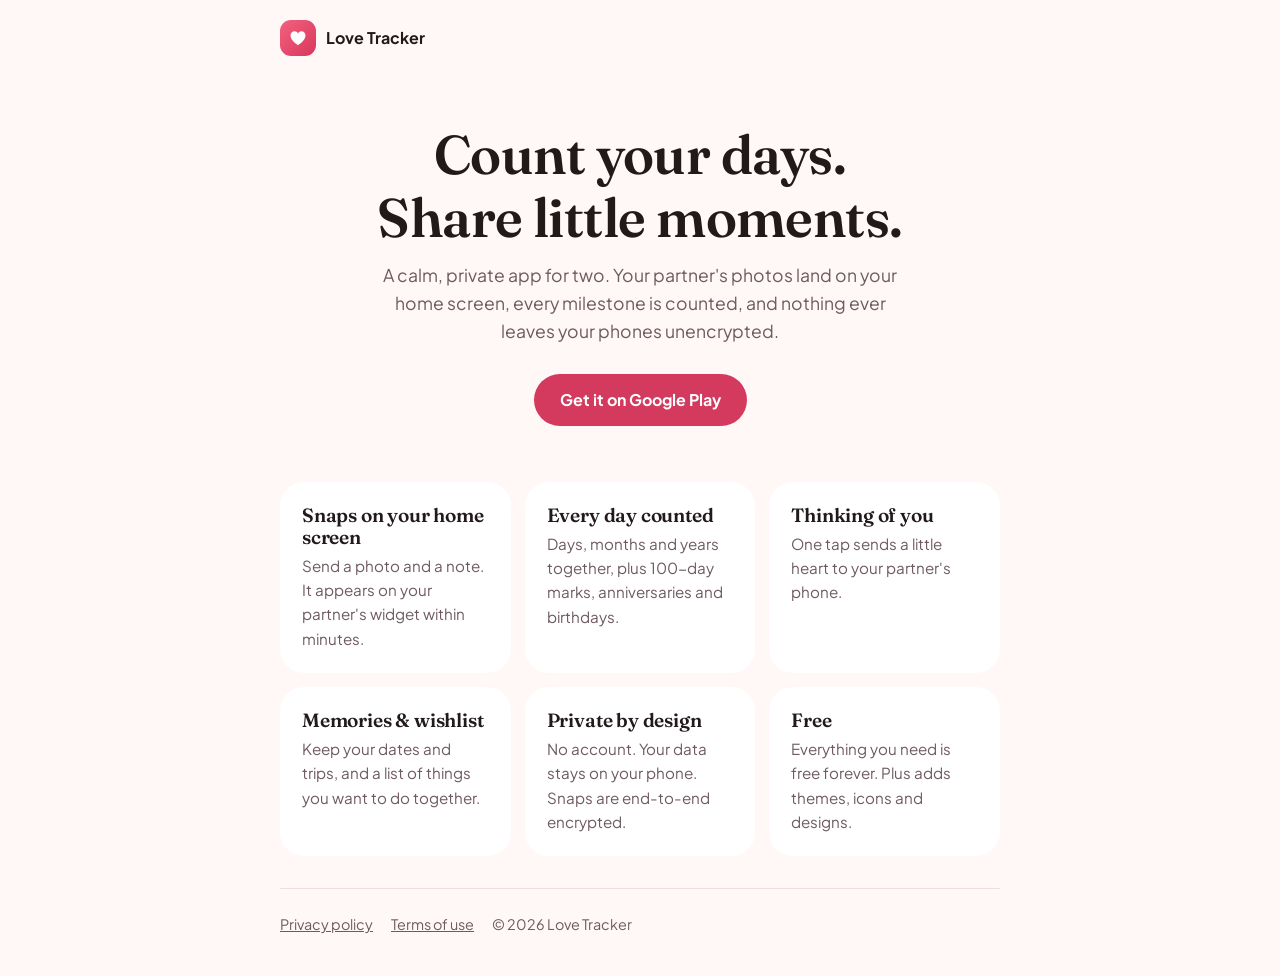
==== index.html @ 84176078 "Love Tracker website: landing, privacy policy, terms, partner invite page Co-Authored-By: Claude Opu" ====
<!doctype html>
<html lang="en">
<head>
  <meta charset="utf-8">
  <meta name="viewport" content="width=device-width, initial-scale=1">
  <title>Love Tracker — count your days, share your moments</title>
  <meta name="description" content="Love Tracker is a private couples app: count your days together, send each other photo snaps that appear on your home screen widget, and never miss an anniversary.">
  <meta property="og:title" content="Love Tracker">
  <meta property="og:description" content="Count your days. Share little moments. Just the two of you.">
  <link rel="preconnect" href="https://fonts.googleapis.com">
  <link rel="preconnect" href="https://fonts.gstatic.com" crossorigin>
  <link href="https://fonts.googleapis.com/css2?family=Fraunces:opsz,wght@9..144,600&family=Plus+Jakarta+Sans:wght@400;600;700&display=swap" rel="stylesheet">
  <link rel="stylesheet" href="style.css">
</head>
<body>
  <div class="wrap">
    <header class="top">
      <a href="./"><span class="logo"><svg viewBox="0 0 24 24" fill="#fff"><path d="M12 20.6S3 15.1 3 9c0-2.8 2.2-5 4.8-5 1.8 0 3.3 1 4.2 2.5C12.9 5 14.4 4 16.2 4 18.8 4 21 6.2 21 9c0 6.1-9 11.6-9 11.6z"/></svg></span>Love Tracker</a>
    </header>

    <section class="hero">
      <h1>Count your days.<br>Share little moments.</h1>
      <p>A calm, private app for two. Your partner's photos land on your home screen, every milestone is counted, and nothing ever leaves your phones unencrypted.</p>
      <a class="btn" href="https://play.google.com/store/apps/details?id=com.naeemsabir.lovetracker">Get it on Google Play</a>
    </section>

    <div class="grid">
      <div class="card"><h3>Snaps on your home screen</h3><p>Send a photo and a note. It appears on your partner's widget within minutes.</p></div>
      <div class="card"><h3>Every day counted</h3><p>Days, months and years together, plus 100-day marks, anniversaries and birthdays.</p></div>
      <div class="card"><h3>Thinking of you</h3><p>One tap sends a little heart to your partner's phone.</p></div>
      <div class="card"><h3>Memories & wishlist</h3><p>Keep your dates and trips, and a list of things you want to do together.</p></div>
      <div class="card"><h3>Private by design</h3><p>No account. Your data stays on your phone. Snaps are end-to-end encrypted.</p></div>
      <div class="card"><h3>Free</h3><p>Everything you need is free forever. Plus adds themes, icons and designs.</p></div>
    </div>

    <footer>
      <a href="privacy.html">Privacy policy</a>
      <a href="terms.html">Terms of use</a>
      <span>© 2026 Love Tracker</span>
    </footer>
  </div>
</body>
</html>
---- style.css ----
:root {
  --bg: #fff8f7;
  --surface: #ffffff;
  --soft: #fbe9ec;
  --text: #22191b;
  --muted: #6e5a5f;
  --accent: #d33a5e;
  --accent-ink: #ffffff;
  --line: #efdde1;
  --radius: 24px;
  color-scheme: light dark;
}
@media (prefers-color-scheme: dark) {
  :root {
    --bg: #151012;
    --surface: #1e1719;
    --soft: #2a1f22;
    --text: #f1e3e5;
    --muted: #c9b4b9;
    --accent: #ff8ea6;
    --accent-ink: #4a0b1c;
    --line: #3a2e31;
  }
}
* { box-sizing: border-box; }
html { -webkit-text-size-adjust: 100%; }
body {
  margin: 0;
  background: var(--bg);
  color: var(--text);
  font: 16px/1.6 "Plus Jakarta Sans", system-ui, -apple-system, "Segoe UI", Roboto, sans-serif;
}
h1, h2, h3 { font-family: "Fraunces", Georgia, serif; font-weight: 600; line-height: 1.15; letter-spacing: -0.01em; }
a { color: var(--accent); }
.wrap { max-width: 760px; margin: 0 auto; padding: 0 20px; }
header.top { display: flex; align-items: center; gap: 10px; padding: 20px 0; }
header.top a { color: var(--text); text-decoration: none; font-weight: 700; display: flex; align-items: center; gap: 10px; }
.logo { width: 36px; height: 36px; border-radius: 11px; background: linear-gradient(135deg, #f2627f, #d9365c); display: grid; place-items: center; }
.logo svg { width: 20px; height: 20px; }
.hero { text-align: center; padding: 48px 0 24px; }
.hero h1 { font-size: clamp(2.2rem, 7vw, 3.4rem); margin: 0 0 12px; }
.hero p { color: var(--muted); font-size: 1.1rem; margin: 0 auto 28px; max-width: 520px; }
.btn { display: inline-flex; align-items: center; justify-content: center; gap: 8px; min-height: 52px; padding: 0 26px; border-radius: 999px; background: var(--accent); color: var(--accent-ink); font-weight: 700; text-decoration: none; border: 0; font-size: 1rem; cursor: pointer; }
.btn.secondary { background: var(--soft); color: var(--text); }
.grid { display: grid; gap: 14px; grid-template-columns: repeat(auto-fit, minmax(210px, 1fr)); margin: 32px 0; }
.card { background: var(--surface); border-radius: var(--radius); padding: 22px; }
.card h3 { margin: 0 0 6px; font-size: 1.2rem; }
.card p { margin: 0; color: var(--muted); font-size: 0.95rem; }
.doc { padding: 8px 0 64px; }
.doc h1 { font-size: 2.2rem; margin: 16px 0 4px; }
.doc .updated { color: var(--muted); margin-bottom: 28px; }
.doc h2 { font-size: 1.35rem; margin-top: 34px; }
.doc li { margin: 6px 0; }
.note { background: var(--soft); border-radius: 18px; padding: 16px 18px; }
table { width: 100%; border-collapse: collapse; font-size: 0.95rem; }
th, td { text-align: left; padding: 10px 8px; border-bottom: 1px solid var(--line); vertical-align: top; }
footer { border-top: 1px solid var(--line); color: var(--muted); font-size: 0.9rem; padding: 24px 0 40px; }
footer a { color: var(--muted); margin-right: 16px; }
.center { text-align: center; }
.code { font-family: ui-monospace, Menlo, Consolas, monospace; font-size: 1.3rem; letter-spacing: 0.08em; background: var(--surface); border-radius: 16px; padding: 14px 18px; display: inline-block; margin: 12px 0; word-break: break-all; }
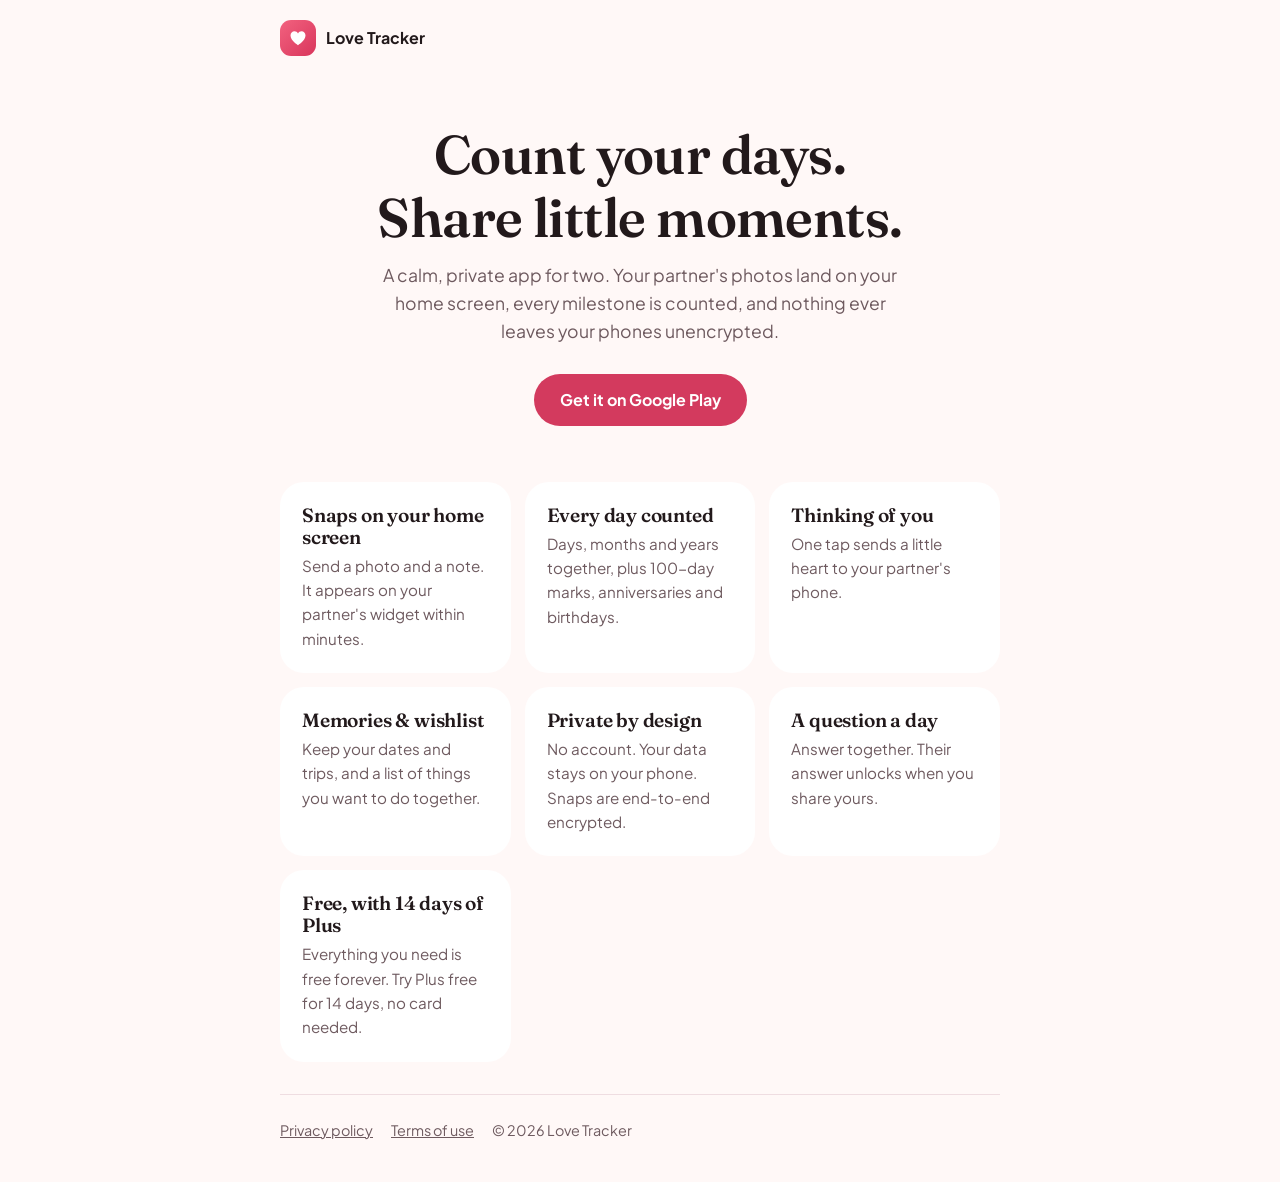
==== commit d4debbbb: "Daily question, 14-day free Plus, yearly and forever plans in policy and terms Co-Authored-By: Claud" ====
--- a/index.html
+++ b/index.html
@@ -30,7 +30,8 @@
       <div class="card"><h3>Thinking of you</h3><p>One tap sends a little heart to your partner's phone.</p></div>
       <div class="card"><h3>Memories & wishlist</h3><p>Keep your dates and trips, and a list of things you want to do together.</p></div>
       <div class="card"><h3>Private by design</h3><p>No account. Your data stays on your phone. Snaps are end-to-end encrypted.</p></div>
-      <div class="card"><h3>Free</h3><p>Everything you need is free forever. Plus adds themes, icons and designs.</p></div>
+      <div class="card"><h3>A question a day</h3><p>Answer together. Their answer unlocks when you share yours.</p></div>
+      <div class="card"><h3>Free, with 14 days of Plus</h3><p>Everything you need is free forever. Try Plus free for 14 days, no card needed.</p></div>
     </div>
 
     <footer>
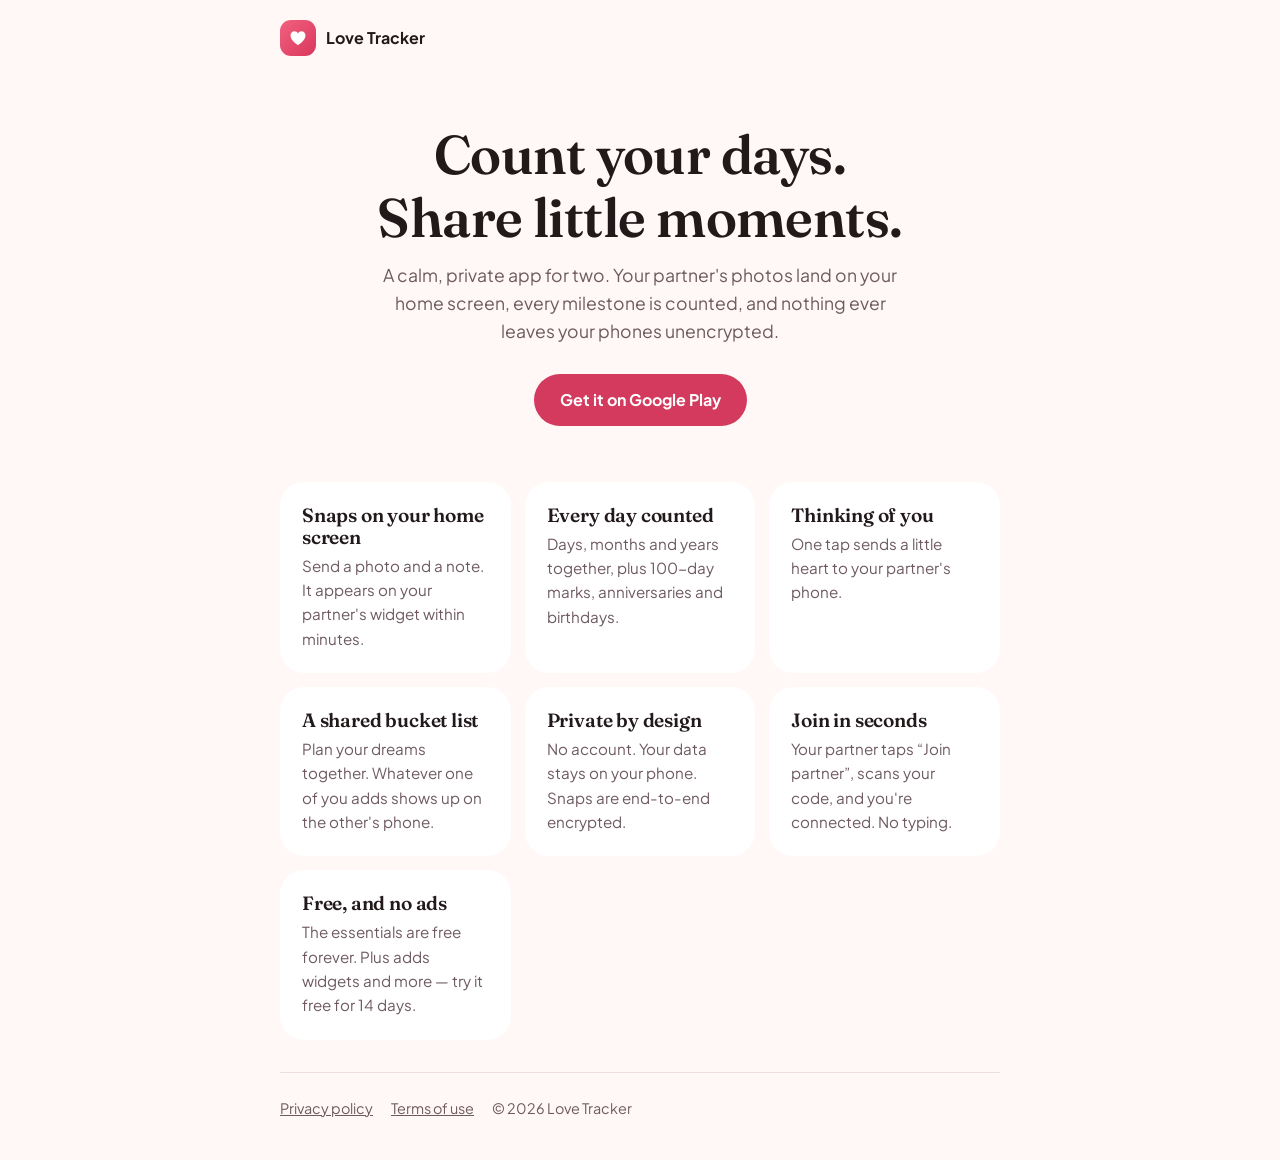
==== commit fd4c3995: "No ads, monthly Plus with 14-day trial, partner join and shared bucket list Co-Authored-By: Claude O" ====
--- a/index.html
+++ b/index.html
@@ -28,10 +28,10 @@
       <div class="card"><h3>Snaps on your home screen</h3><p>Send a photo and a note. It appears on your partner's widget within minutes.</p></div>
       <div class="card"><h3>Every day counted</h3><p>Days, months and years together, plus 100-day marks, anniversaries and birthdays.</p></div>
       <div class="card"><h3>Thinking of you</h3><p>One tap sends a little heart to your partner's phone.</p></div>
-      <div class="card"><h3>Memories & wishlist</h3><p>Keep your dates and trips, and a list of things you want to do together.</p></div>
+      <div class="card"><h3>A shared bucket list</h3><p>Plan your dreams together. Whatever one of you adds shows up on the other's phone.</p></div>
       <div class="card"><h3>Private by design</h3><p>No account. Your data stays on your phone. Snaps are end-to-end encrypted.</p></div>
-      <div class="card"><h3>A question a day</h3><p>Answer together. Their answer unlocks when you share yours.</p></div>
-      <div class="card"><h3>Free, with 14 days of Plus</h3><p>Everything you need is free forever. Try Plus free for 14 days, no card needed.</p></div>
+      <div class="card"><h3>Join in seconds</h3><p>Your partner taps “Join partner”, scans your code, and you're connected. No typing.</p></div>
+      <div class="card"><h3>Free, and no ads</h3><p>The essentials are free forever. Plus adds widgets and more — try it free for 14 days.</p></div>
     </div>
 
     <footer>
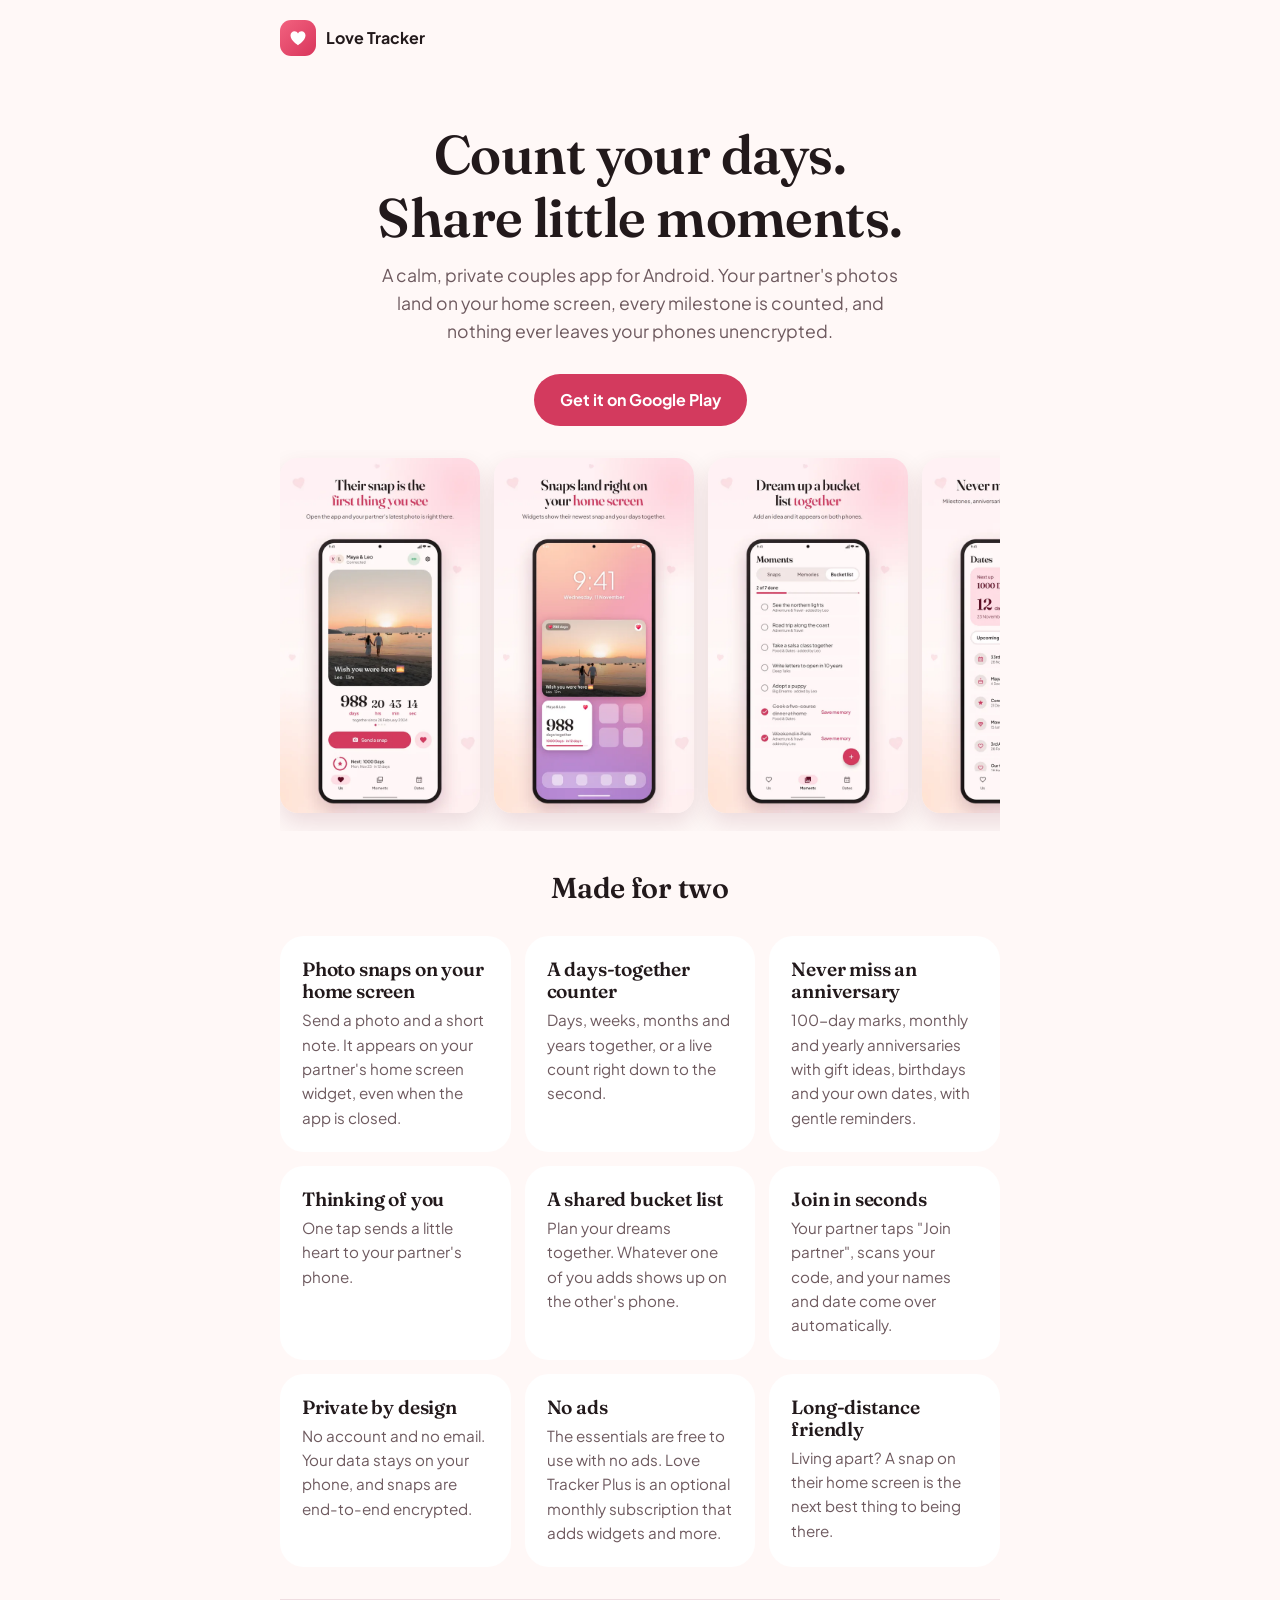
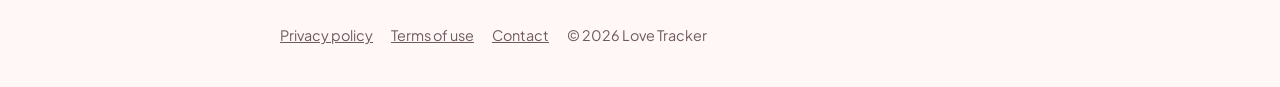
==== commit 641146b7: "SEO: search title and description, social preview, app structured data, icons, screenshots, sitemap " ====
--- a/index.html
+++ b/index.html
@@ -3,10 +3,48 @@
 <head>
   <meta charset="utf-8">
   <meta name="viewport" content="width=device-width, initial-scale=1">
-  <title>Love Tracker — count your days, share your moments</title>
-  <meta name="description" content="Love Tracker is a private couples app: count your days together, send each other photo snaps that appear on your home screen widget, and never miss an anniversary.">
-  <meta property="og:title" content="Love Tracker">
-  <meta property="og:description" content="Count your days. Share little moments. Just the two of you.">
+  <title>Love Tracker: Couple Widget &amp; Days Together Counter</title>
+  <meta name="description" content="A private couples app for Android. Send photo snaps to your partner's home screen widget, count your days together and never miss an anniversary. No account, no ads.">
+  <link rel="canonical" href="https://naeemsabir1.github.io/love-tracker-site/">
+  <meta name="robots" content="index, follow, max-image-preview:large">
+  <meta name="theme-color" content="#d33a5e">
+
+  <meta property="og:type" content="website">
+  <meta property="og:site_name" content="Love Tracker">
+  <meta property="og:title" content="Love Tracker: Couple Widget &amp; Days Together Counter">
+  <meta property="og:description" content="Send photo snaps to your partner's home screen, count your days together and never miss an anniversary. Private, no account, no ads.">
+  <meta property="og:url" content="https://naeemsabir1.github.io/love-tracker-site/">
+  <meta property="og:image" content="https://naeemsabir1.github.io/love-tracker-site/og-image.png">
+  <meta property="og:image:width" content="1024">
+  <meta property="og:image:height" content="500">
+  <meta property="og:image:alt" content="Love Tracker app icon with the words: Count your days. Share little moments.">
+  <meta name="twitter:card" content="summary_large_image">
+  <meta name="twitter:title" content="Love Tracker: Couple Widget &amp; Days Together Counter">
+  <meta name="twitter:description" content="Photo snaps on your partner's home screen, a days-together counter and anniversary reminders. Private, no ads.">
+  <meta name="twitter:image" content="https://naeemsabir1.github.io/love-tracker-site/og-image.png">
+
+  <link rel="icon" type="image/png" sizes="48x48" href="favicon.png">
+  <link rel="icon" type="image/png" sizes="192x192" href="icon-192.png">
+  <link rel="apple-touch-icon" href="apple-touch-icon.png">
+
+  <script type="application/ld+json">
+  {
+    "@context": "https://schema.org",
+    "@type": "MobileApplication",
+    "name": "Love Tracker: Couple Widget",
+    "alternateName": "Love Tracker",
+    "operatingSystem": "Android",
+    "applicationCategory": "LifestyleApplication",
+    "description": "A private couples app: send photo snaps to your partner's home screen widget, count your days together, plan a shared bucket list and never miss an anniversary.",
+    "url": "https://naeemsabir1.github.io/love-tracker-site/",
+    "installUrl": "https://play.google.com/store/apps/details?id=com.naeemsabir.lovetracker",
+    "image": "https://naeemsabir1.github.io/love-tracker-site/icon-192.png",
+    "screenshot": "https://naeemsabir1.github.io/love-tracker-site/img/01-home.webp",
+    "offers": { "@type": "Offer", "price": "0", "priceCurrency": "USD" },
+    "author": { "@type": "Organization", "name": "Love Tracker", "email": "nsabir.studios@gmail.com" }
+  }
+  </script>
+
   <link rel="preconnect" href="https://fonts.googleapis.com">
   <link rel="preconnect" href="https://fonts.gstatic.com" crossorigin>
   <link href="https://fonts.googleapis.com/css2?family=Fraunces:opsz,wght@9..144,600&family=Plus+Jakarta+Sans:wght@400;600;700&display=swap" rel="stylesheet">
@@ -15,28 +53,41 @@
 <body>
   <div class="wrap">
     <header class="top">
-      <a href="./"><span class="logo"><svg viewBox="0 0 24 24" fill="#fff"><path d="M12 20.6S3 15.1 3 9c0-2.8 2.2-5 4.8-5 1.8 0 3.3 1 4.2 2.5C12.9 5 14.4 4 16.2 4 18.8 4 21 6.2 21 9c0 6.1-9 11.6-9 11.6z"/></svg></span>Love Tracker</a>
+      <a href="./"><span class="logo"><svg viewBox="0 0 24 24" fill="#fff" aria-hidden="true"><path d="M12 20.6S3 15.1 3 9c0-2.8 2.2-5 4.8-5 1.8 0 3.3 1 4.2 2.5C12.9 5 14.4 4 16.2 4 18.8 4 21 6.2 21 9c0 6.1-9 11.6-9 11.6z"/></svg></span>Love Tracker</a>
     </header>
 
-    <section class="hero">
-      <h1>Count your days.<br>Share little moments.</h1>
-      <p>A calm, private app for two. Your partner's photos land on your home screen, every milestone is counted, and nothing ever leaves your phones unencrypted.</p>
-      <a class="btn" href="https://play.google.com/store/apps/details?id=com.naeemsabir.lovetracker">Get it on Google Play</a>
-    </section>
+    <main>
+      <section class="hero">
+        <h1>Count your days.<br>Share little moments.</h1>
+        <p>A calm, private couples app for Android. Your partner's photos land on your home screen, every milestone is counted, and nothing ever leaves your phones unencrypted.</p>
+        <a class="btn" href="https://play.google.com/store/apps/details?id=com.naeemsabir.lovetracker">Get it on Google Play</a>
+      </section>
 
-    <div class="grid">
-      <div class="card"><h3>Snaps on your home screen</h3><p>Send a photo and a note. It appears on your partner's widget within minutes.</p></div>
-      <div class="card"><h3>Every day counted</h3><p>Days, months and years together, plus 100-day marks, anniversaries and birthdays.</p></div>
-      <div class="card"><h3>Thinking of you</h3><p>One tap sends a little heart to your partner's phone.</p></div>
-      <div class="card"><h3>A shared bucket list</h3><p>Plan your dreams together. Whatever one of you adds shows up on the other's phone.</p></div>
-      <div class="card"><h3>Private by design</h3><p>No account. Your data stays on your phone. Snaps are end-to-end encrypted.</p></div>
-      <div class="card"><h3>Join in seconds</h3><p>Your partner taps “Join partner”, scans your code, and you're connected. No typing.</p></div>
-      <div class="card"><h3>Free, and no ads</h3><p>The essentials are free forever. Plus adds widgets and more — try it free for 14 days.</p></div>
-    </div>
+      <section class="shots" aria-label="App screenshots">
+        <img src="img/01-home.webp" width="540" height="960" alt="Home screen with the partner's latest photo snap and a live days-together counter">
+        <img src="img/02-widgets.webp" width="540" height="960" alt="Android home screen with the Love Tracker photo widget and days-together widget" loading="lazy">
+        <img src="img/04-bucket-list.webp" width="540" height="960" alt="Shared couples bucket list" loading="lazy">
+        <img src="img/05-dates.webp" width="540" height="960" alt="Upcoming anniversaries, birthdays and milestones" loading="lazy">
+      </section>
+
+      <h2 class="center">Made for two</h2>
+      <div class="grid">
+        <div class="card"><h3>Photo snaps on your home screen</h3><p>Send a photo and a short note. It appears on your partner's home screen widget, even when the app is closed.</p></div>
+        <div class="card"><h3>A days-together counter</h3><p>Days, weeks, months and years together, or a live count right down to the second.</p></div>
+        <div class="card"><h3>Never miss an anniversary</h3><p>100-day marks, monthly and yearly anniversaries with gift ideas, birthdays and your own dates, with gentle reminders.</p></div>
+        <div class="card"><h3>Thinking of you</h3><p>One tap sends a little heart to your partner's phone.</p></div>
+        <div class="card"><h3>A shared bucket list</h3><p>Plan your dreams together. Whatever one of you adds shows up on the other's phone.</p></div>
+        <div class="card"><h3>Join in seconds</h3><p>Your partner taps "Join partner", scans your code, and your names and date come over automatically.</p></div>
+        <div class="card"><h3>Private by design</h3><p>No account and no email. Your data stays on your phone, and snaps are end-to-end encrypted.</p></div>
+        <div class="card"><h3>No ads</h3><p>The essentials are free to use with no ads. Love Tracker Plus is an optional monthly subscription that adds widgets and more.</p></div>
+        <div class="card"><h3>Long-distance friendly</h3><p>Living apart? A snap on their home screen is the next best thing to being there.</p></div>
+      </div>
+    </main>
 
     <footer>
       <a href="privacy.html">Privacy policy</a>
       <a href="terms.html">Terms of use</a>
+      <a href="mailto:nsabir.studios@gmail.com">Contact</a>
       <span>© 2026 Love Tracker</span>
     </footer>
   </div>
--- a/style.css
+++ b/style.css
@@ -58,3 +58,6 @@
 footer a { color: var(--muted); margin-right: 16px; }
 .center { text-align: center; }
 .code { font-family: ui-monospace, Menlo, Consolas, monospace; font-size: 1.3rem; letter-spacing: 0.08em; background: var(--surface); border-radius: 16px; padding: 14px 18px; display: inline-block; margin: 12px 0; word-break: break-all; }
+.shots { display: flex; gap: 14px; overflow-x: auto; padding: 8px 2px 18px; scroll-snap-type: x mandatory; -webkit-overflow-scrolling: touch; }
+.shots img { flex: 0 0 auto; width: min(44vw, 200px); height: auto; border-radius: 18px; scroll-snap-align: start; box-shadow: 0 10px 24px rgba(91, 11, 34, 0.12); }
+main h2 { font-size: 1.8rem; margin: 40px 0 0; }
